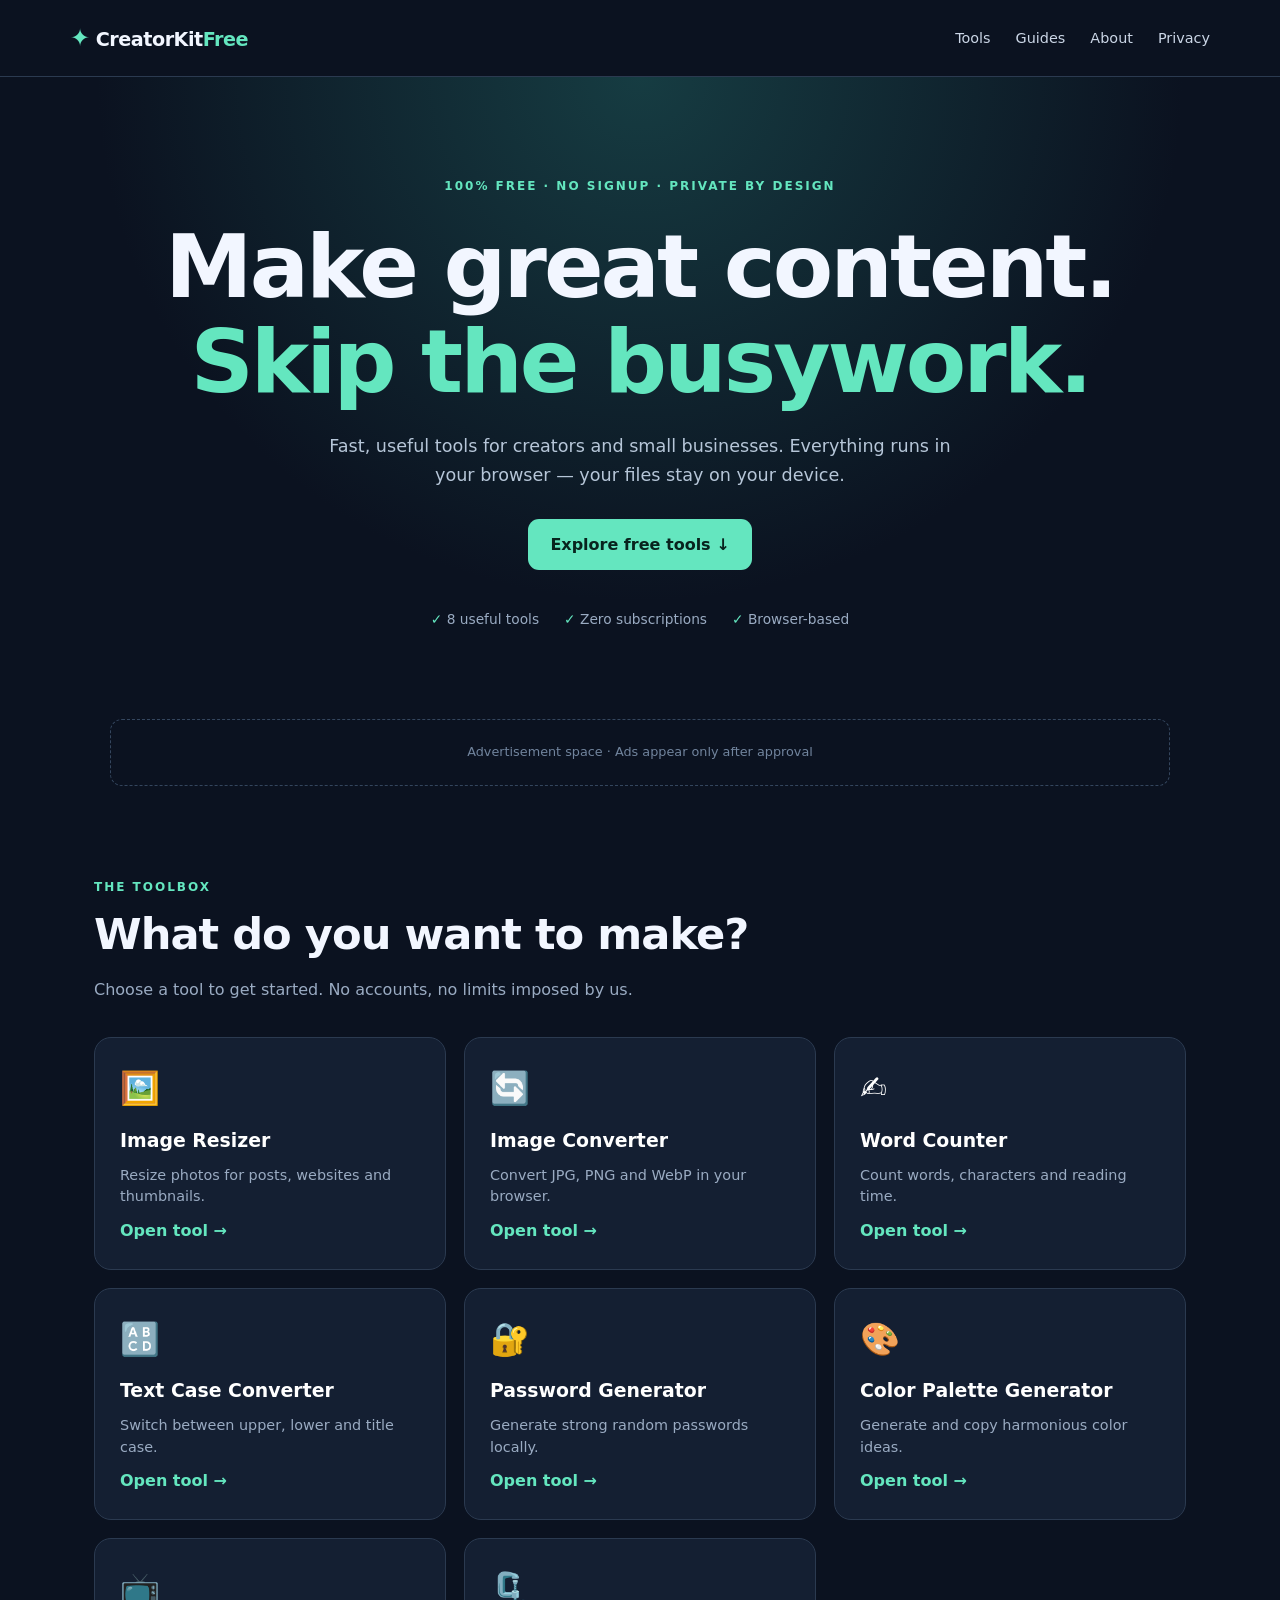
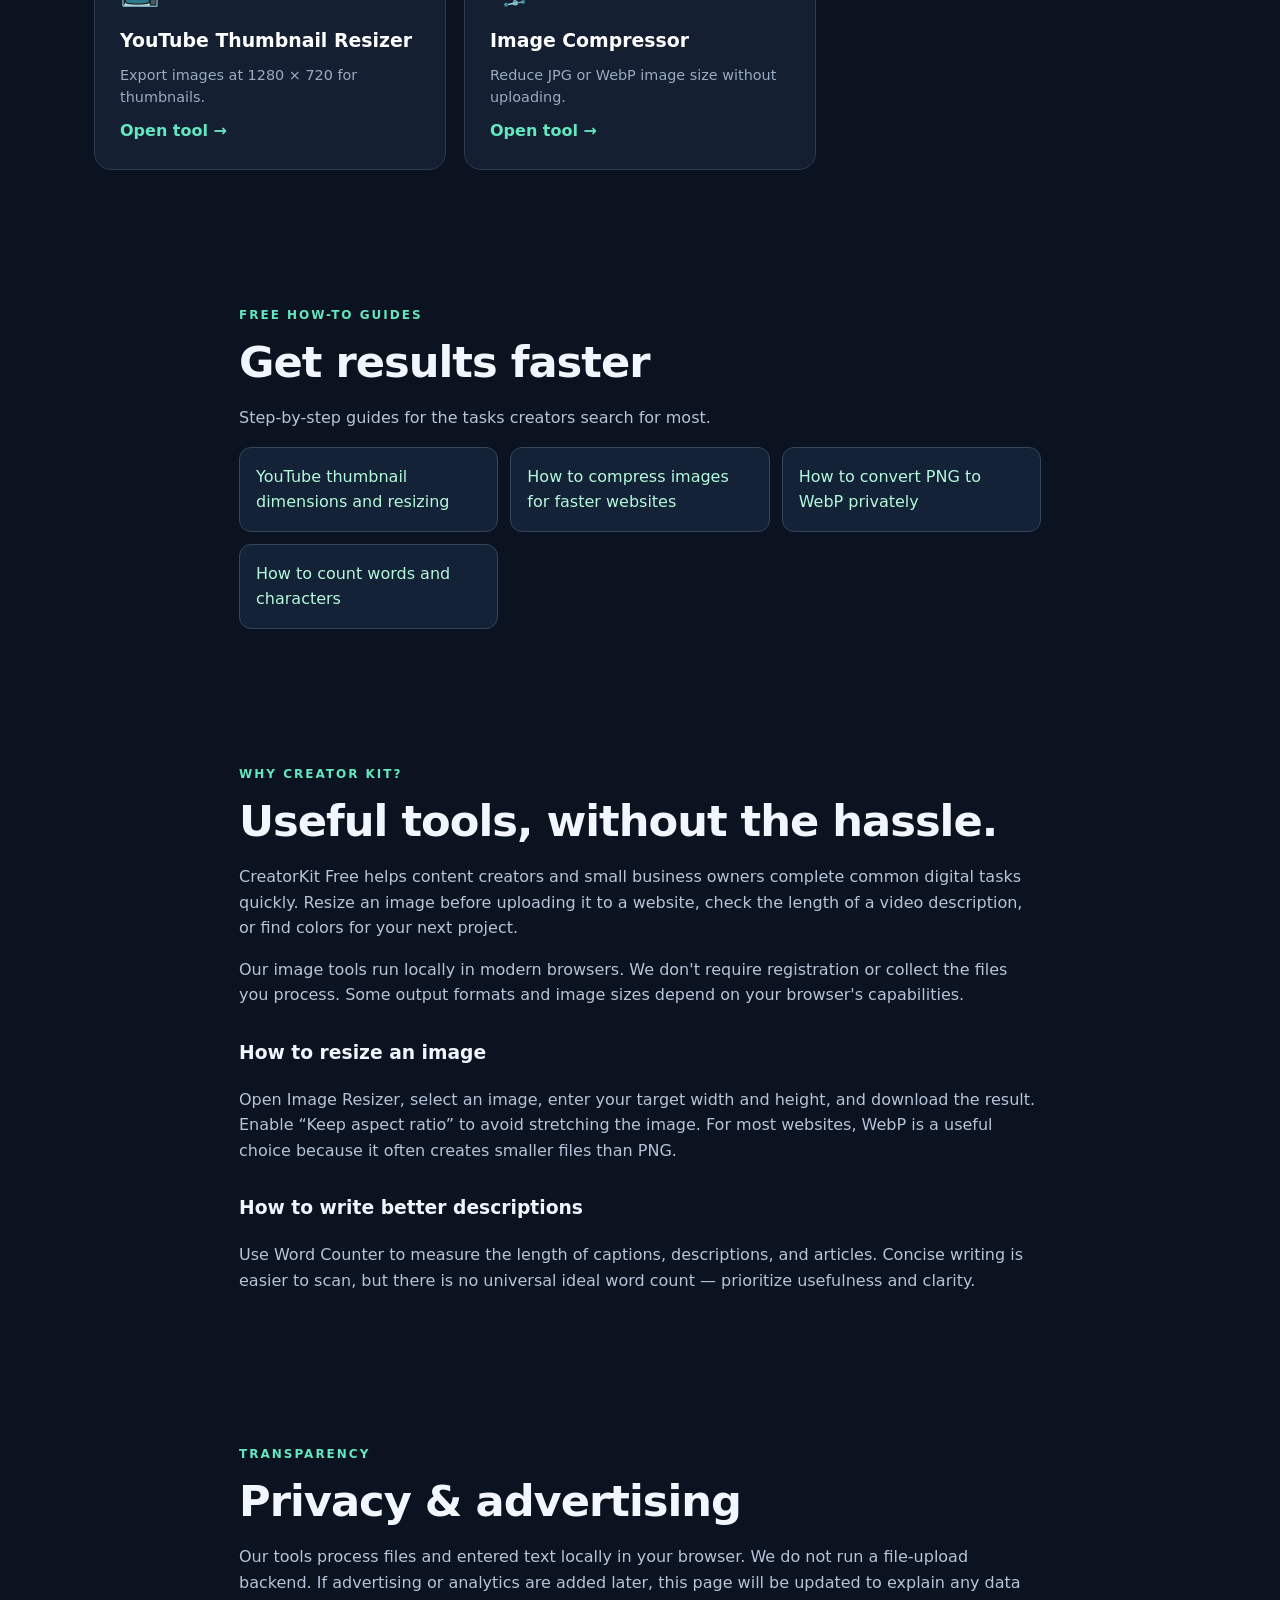
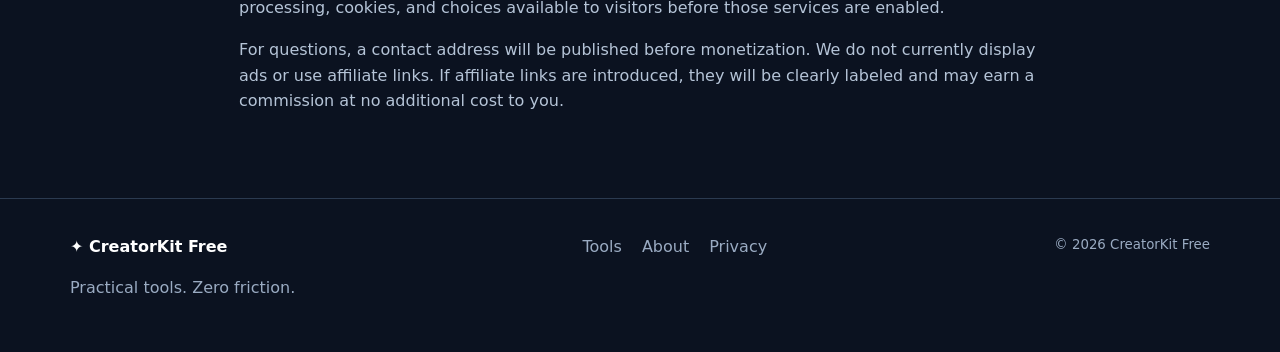
==== index.html @ fd25995a "Publish CreatorKit Free V2 website" ====
<!doctype html><html lang="en"><head><meta charset="utf-8"><meta name="viewport" content="width=device-width,initial-scale=1"><meta name="description" content="Free browser-based creator tools: resize and convert images, count words, generate QR codes, create passwords and more. No uploads or signup."><meta name="theme-color" content="#0b1220"><title>CreatorKit Free — Free Tools for Creators</title><link rel="stylesheet" href="styles.css"></head><body><header class="top"><a class="brand" href="#home"><span class="mark">✦</span> CreatorKit<span>Free</span></a><nav><a href="#tools">Tools</a><a href="#guides">Guides</a><a href="#about">About</a><a href="#privacy">Privacy</a></nav></header><main id="home"><section class="hero"><div class="eyebrow">100% FREE · NO SIGNUP · PRIVATE BY DESIGN</div><h1>Make great content.<br><em>Skip the busywork.</em></h1><p>Fast, useful tools for creators and small businesses. Everything runs in your browser — your files stay on your device.</p><a class="primary" href="#tools">Explore free tools ↓</a><div class="stats"><span>8 useful tools</span><span>Zero subscriptions</span><span>Browser-based</span></div></section><div class="ad" aria-label="Advertising space">Advertisement space · Ads appear only after approval</div><section id="tools" class="section"><div class="eyebrow">THE TOOLBOX</div><h2>What do you want to make?</h2><p class="muted">Choose a tool to get started. No accounts, no limits imposed by us.</p><div class="cards"><button class="tool-card" data-tool="resize"><b class="emoji">🖼️</b><strong>Image Resizer</strong><small>Resize photos for posts, websites and thumbnails.</small><span>Open tool →</span></button><button class="tool-card" data-tool="convert"><b class="emoji">🔄</b><strong>Image Converter</strong><small>Convert JPG, PNG and WebP in your browser.</small><span>Open tool →</span></button><button class="tool-card" data-tool="words"><b class="emoji">✍️</b><strong>Word Counter</strong><small>Count words, characters and reading time.</small><span>Open tool →</span></button><button class="tool-card" data-tool="case"><b class="emoji">🔠</b><strong>Text Case Converter</strong><small>Switch between upper, lower and title case.</small><span>Open tool →</span></button><button class="tool-card" data-tool="password"><b class="emoji">🔐</b><strong>Password Generator</strong><small>Generate strong random passwords locally.</small><span>Open tool →</span></button><button class="tool-card" data-tool="colors"><b class="emoji">🎨</b><strong>Color Palette Generator</strong><small>Generate and copy harmonious color ideas.</small><span>Open tool →</span></button><button class="tool-card" data-tool="thumbnail"><b class="emoji">📺</b><strong>YouTube Thumbnail Resizer</strong><small>Export images at 1280 × 720 for thumbnails.</small><span>Open tool →</span></button><button class="tool-card" data-tool="compress"><b class="emoji">🗜️</b><strong>Image Compressor</strong><small>Reduce JPG or WebP image size without uploading.</small><span>Open tool →</span></button></div></section><section class="workspace section" id="workspace" hidden><div class="work-head"><div><div class="eyebrow">YOUR WORKSPACE</div><h2 id="tool-title">Tool</h2></div><button class="secondary" id="close">✕ Close</button></div><div id="tool-body"></div><p class="note">Files and text are processed on your device. Nothing is uploaded to our servers.</p></section><section id="guides" class="section editorial"><div class="eyebrow">FREE HOW-TO GUIDES</div><h2>Get results faster</h2><p>Step-by-step guides for the tasks creators search for most.</p><div class="guide-links"><a href="guides/youtube-thumbnail-size.html">YouTube thumbnail dimensions and resizing</a><a href="guides/compress-images-for-web.html">How to compress images for faster websites</a><a href="guides/convert-png-to-webp.html">How to convert PNG to WebP privately</a><a href="guides/count-words-for-captions.html">How to count words and characters</a></div></section><section id="about" class="section editorial"><div class="eyebrow">WHY CREATOR KIT?</div><h2>Useful tools, without the hassle.</h2><p>CreatorKit Free helps content creators and small business owners complete common digital tasks quickly. Resize an image before uploading it to a website, check the length of a video description, or find colors for your next project.</p><p>Our image tools run locally in modern browsers. We don't require registration or collect the files you process. Some output formats and image sizes depend on your browser's capabilities.</p><h3>How to resize an image</h3><p>Open Image Resizer, select an image, enter your target width and height, and download the result. Enable “Keep aspect ratio” to avoid stretching the image. For most websites, WebP is a useful choice because it often creates smaller files than PNG.</p><h3>How to write better descriptions</h3><p>Use Word Counter to measure the length of captions, descriptions, and articles. Concise writing is easier to scan, but there is no universal ideal word count — prioritize usefulness and clarity.</p></section><section id="privacy" class="section editorial"><div class="eyebrow">TRANSPARENCY</div><h2>Privacy & advertising</h2><p>Our tools process files and entered text locally in your browser. We do not run a file-upload backend. If advertising or analytics are added later, this page will be updated to explain any data processing, cookies, and choices available to visitors before those services are enabled.</p><p>For questions, a contact address will be published before monetization. We do not currently display ads or use affiliate links. If affiliate links are introduced, they will be clearly labeled and may earn a commission at no additional cost to you.</p></section></main><footer><div><b>✦ CreatorKit Free</b><p>Practical tools. Zero friction.</p></div><div><a href="#tools">Tools</a><a href="#about">About</a><a href="#privacy">Privacy</a></div><small>© <span id="year"></span> CreatorKit Free</small></footer><script src="app.js"></script></body></html>
---- styles.css ----
:root{color-scheme:dark;--bg:#0b1220;--panel:#141f32;--line:#2b3a50;--muted:#9aabc2;--text:#f2f6ff;--accent:#64e6bf}*{box-sizing:border-box}html{scroll-behavior:smooth}body{margin:0;background:var(--bg);color:var(--text);font:16px/1.6 system-ui,-apple-system,Segoe UI,sans-serif}a{color:inherit;text-decoration:none}button,input,select,textarea{font:inherit}button{cursor:pointer}.top{display:flex;align-items:center;justify-content:space-between;padding:19px max(5%,calc((100% - 1140px)/2));border-bottom:1px solid var(--line)}.brand{font-size:1.2rem;font-weight:850;letter-spacing:-.5px}.brand span:last-child{color:var(--accent)}.mark{color:var(--accent);font-size:1.5rem}.top nav{display:flex;gap:25px;color:#cbd6e6;font-size:.9rem}.hero{text-align:center;padding:100px 20px 65px;background:radial-gradient(ellipse at 50% 0%,#163c42 0%,transparent 60%)}.eyebrow{font-size:.75rem;font-weight:800;letter-spacing:2px;color:var(--accent)}h1{font-size:clamp(2.6rem,7vw,5.5rem);line-height:1.09;letter-spacing:-3px;margin:22px 0}h1 em{color:var(--accent);font-style:normal}h2{font-size:clamp(1.8rem,4vw,2.7rem);line-height:1.2;letter-spacing:-1px;margin:12px 0}h3{margin-top:30px}.hero p{max-width:650px;margin:0 auto 30px;color:#b6c6d8;font-size:1.1rem}.primary,.secondary,.action{display:inline-block;padding:13px 22px;border-radius:11px;border:0;font-weight:750}.primary,.action{background:var(--accent);color:#08241e}.secondary{background:#24354a;color:white}.stats{display:flex;justify-content:center;gap:25px;flex-wrap:wrap;margin-top:38px;color:var(--muted);font-size:.86rem}.stats span:before{content:'✓ ';color:var(--accent)}.ad{max-width:1060px;margin:24px auto;text-align:center;border:1px dashed #34465e;color:#71849d;border-radius:12px;padding:22px;font-size:.8rem}.section{max-width:1140px;margin:0 auto;padding:68px 24px}.muted,.note{color:var(--muted)}.cards{display:grid;grid-template-columns:repeat(3,1fr);gap:18px;margin-top:35px}.tool-card{text-align:left;display:flex;flex-direction:column;gap:10px;min-height:230px;background:var(--panel);border:1px solid var(--line);border-radius:17px;color:white;padding:25px;transition:.2s}.tool-card:hover,.tool-card:focus-visible{border-color:var(--accent);transform:translateY(-3px)}.tool-card strong{font-size:1.18rem}.tool-card small{color:var(--muted);font-size:.9rem;line-height:1.5}.tool-card span{color:var(--accent);font-weight:700;margin-top:auto}.emoji{font-size:2rem}.workspace{background:#101b2c;border:1px solid var(--line);border-radius:20px;margin-top:20px;margin-bottom:20px}.work-head{display:flex;justify-content:space-between;align-items:center;gap:10px}.field{display:flex;flex-direction:column;gap:7px;margin:15px 0}.field label{font-weight:650}.field input,.field select,textarea{width:100%;background:#0b1220;border:1px solid #3b4c65;border-radius:9px;padding:12px;color:white}textarea{min-height:180px;resize:vertical}.controls{display:grid;grid-template-columns:repeat(2,minmax(0,1fr));gap:15px}.result{background:#1b2b40;border-radius:12px;padding:17px;margin:15px 0;overflow-wrap:anywhere}.actions{display:flex;gap:10px;flex-wrap:wrap;align-items:center}.note{font-size:.82rem;margin-top:24px}.editorial{max-width:850px}.editorial p{color:#b5c4d7}footer{padding:35px max(5%,calc((100% - 1140px)/2));border-top:1px solid var(--line);display:flex;justify-content:space-between;gap:20px;flex-wrap:wrap;color:var(--muted)}footer div:nth-child(2){display:flex;gap:20px}footer b{color:white}.swatches{display:flex;gap:8px;margin:18px 0;flex-wrap:wrap}.swatch{width:120px;height:115px;border:0;border-radius:12px;display:flex;align-items:end;justify-content:center;padding:8px;color:#111;font-weight:800;text-shadow:0 1px 2px #ffffff77}img.preview{max-width:100%;max-height:350px;object-fit:contain;border-radius:12px;margin:15px 0}@media(max-width:760px){.cards{grid-template-columns:repeat(2,1fr)}.top nav{gap:12px}.hero{padding-top:70px}.controls{grid-template-columns:1fr}}@media(max-width:520px){.cards{grid-template-columns:1fr}.top{padding:16px}.top nav{font-size:.8rem}.hero h1{letter-spacing:-1.5px}.work-head{align-items:start}.section{padding:48px 18px}}

.guide-links{display:grid;grid-template-columns:repeat(auto-fit,minmax(240px,1fr));gap:12px}.guide-links a{padding:16px;background:#142237;border:1px solid #34465c;border-radius:12px;color:#b4f8db;text-decoration:none}.guide-links a:hover{text-decoration:underline}.guide-article{max-width:800px;margin:70px auto;padding:0 22px;line-height:1.8}.guide-article h1{line-height:1.2}.guide-article a{color:#9ff3d2}.guide-article .cta{display:inline-block;background:#2ad49d;color:#081522;padding:12px 18px;border-radius:10px;font-weight:700;text-decoration:none}
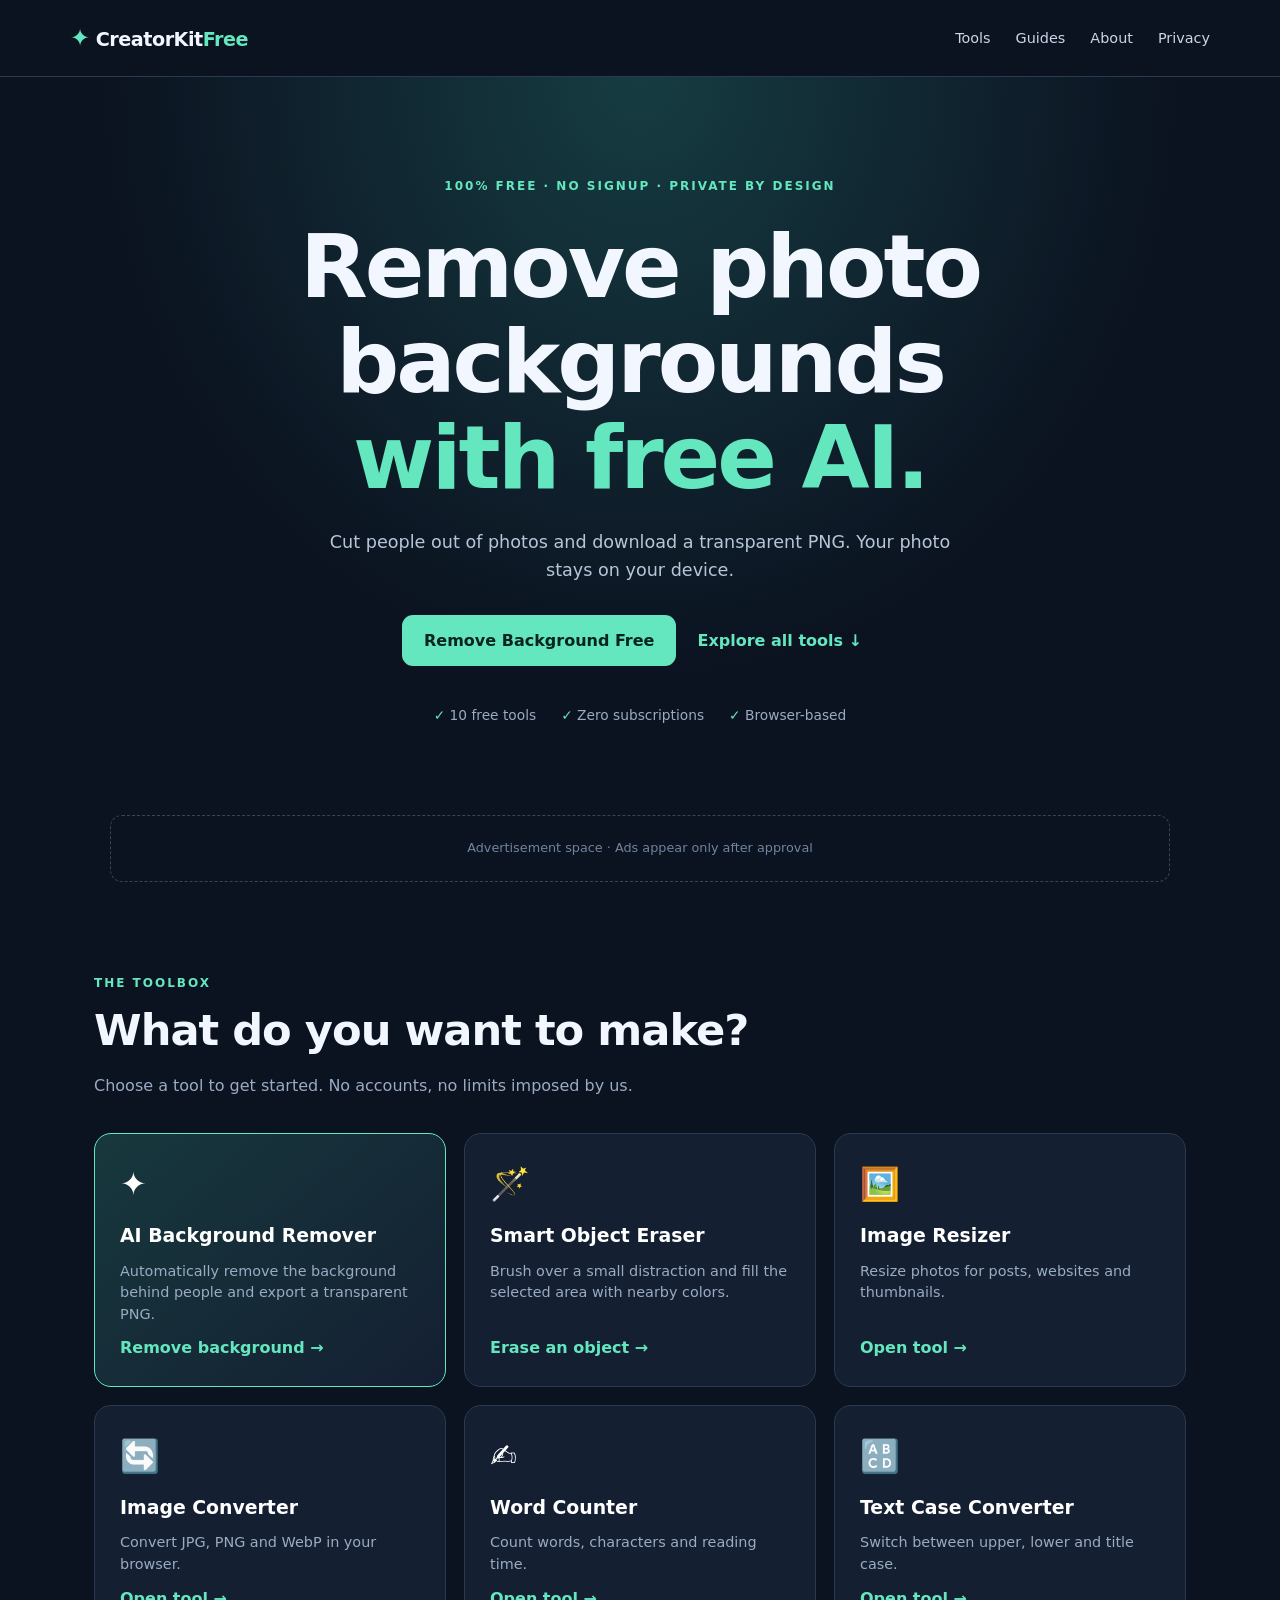
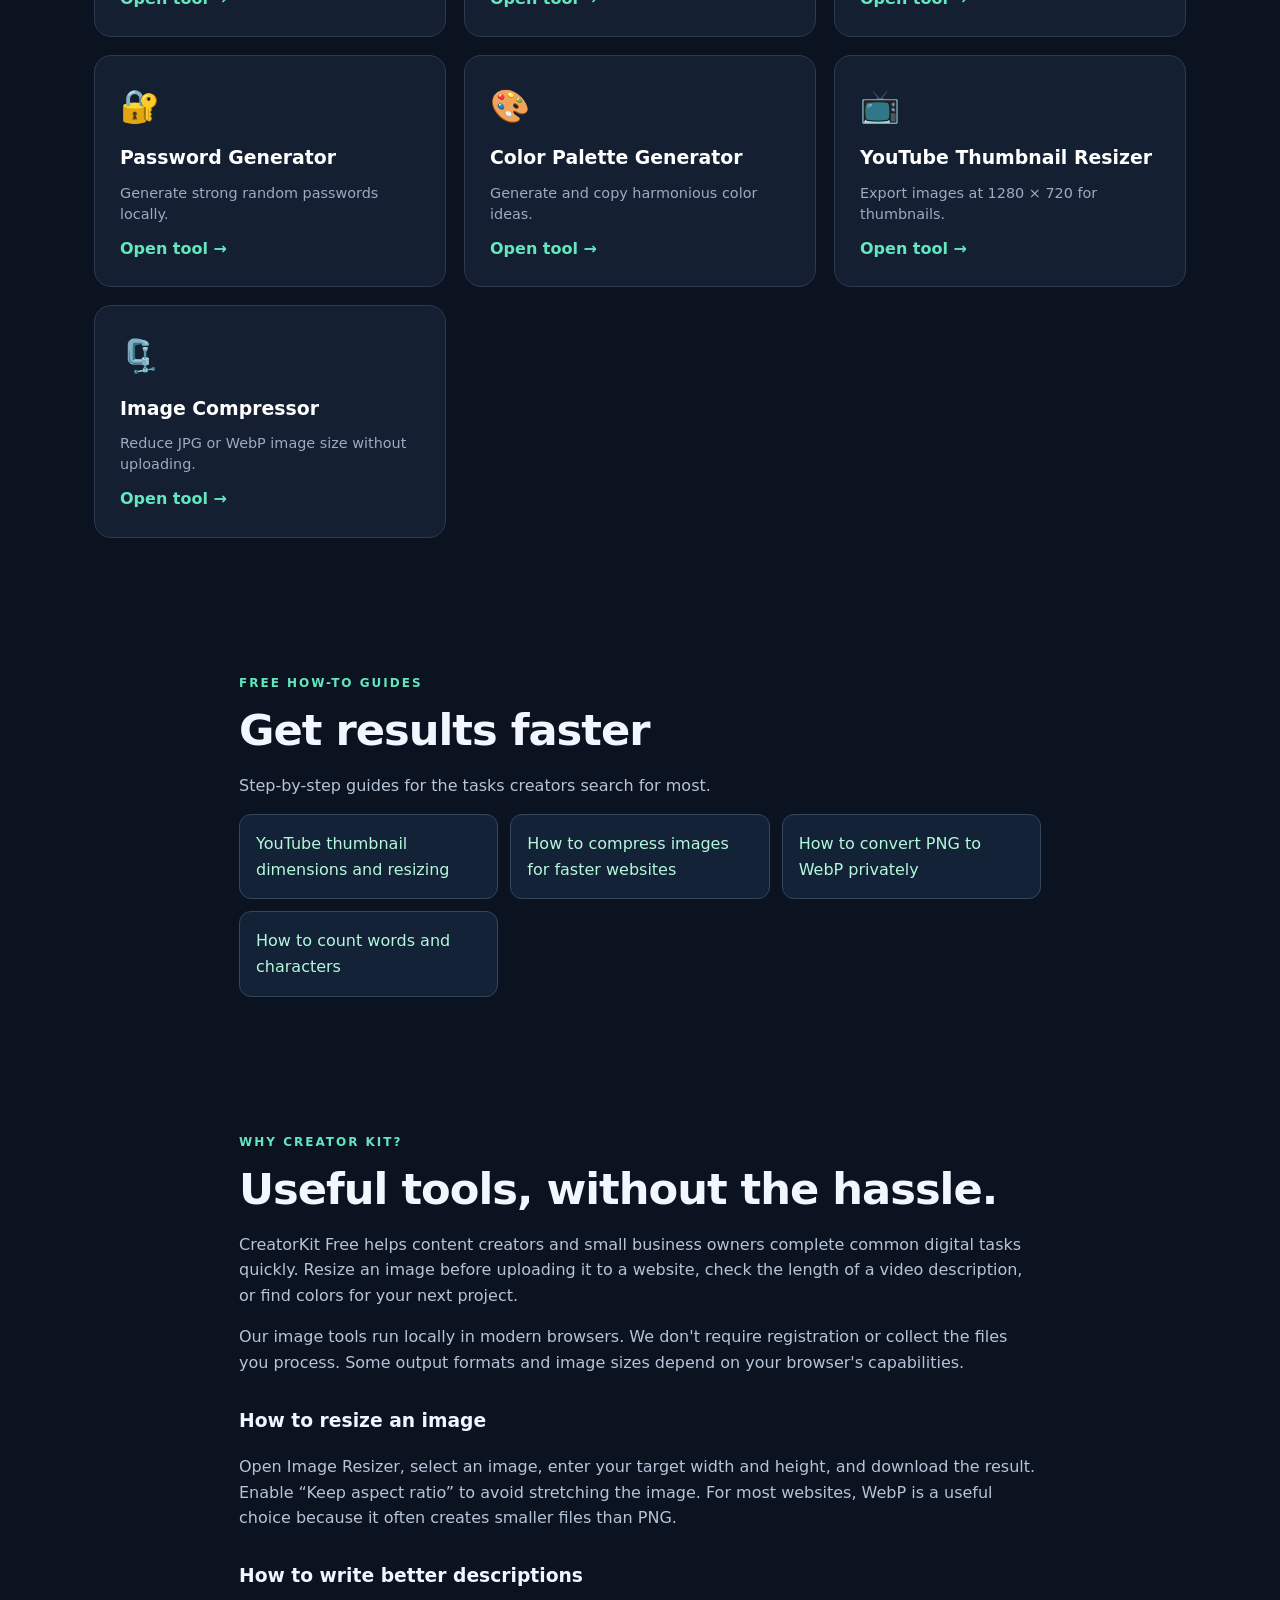
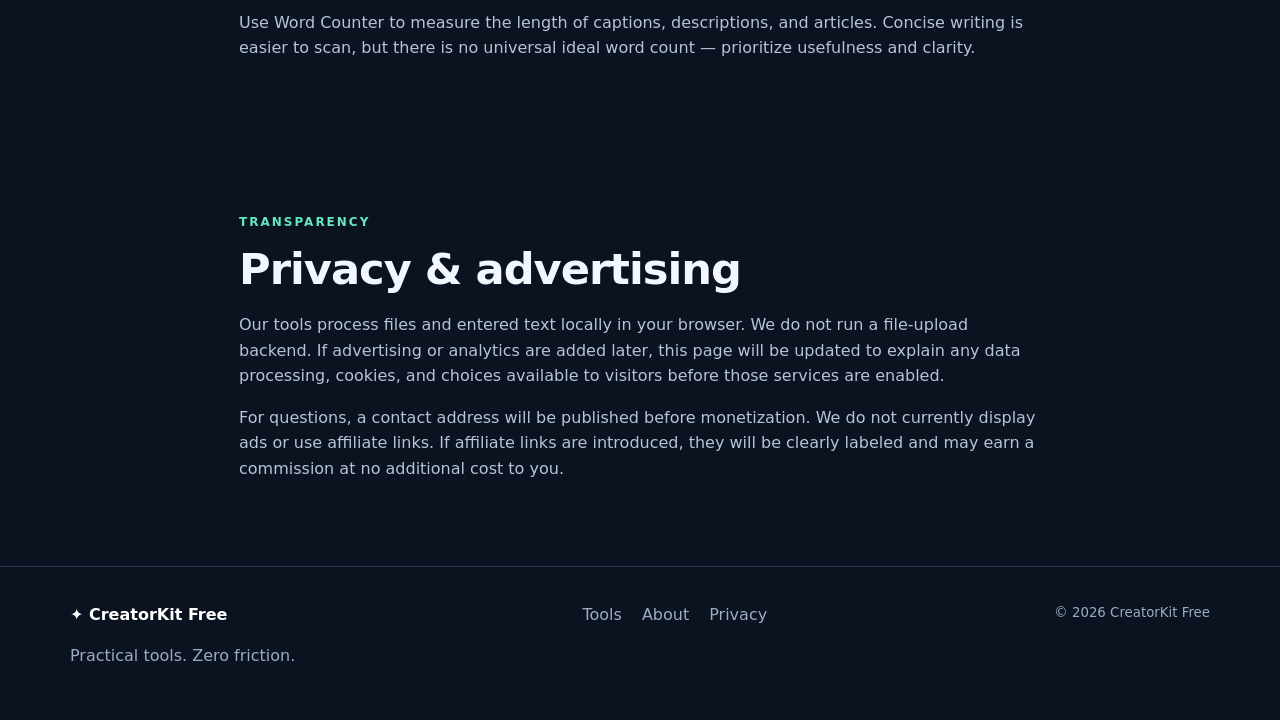
==== commit bee838aa: "Feature background removal and object erasing on the homepage" ====
--- a/index.html
+++ b/index.html
@@ -1 +1,5 @@
-<!doctype html><html lang="en"><head><meta charset="utf-8"><meta name="viewport" content="width=device-width,initial-scale=1"><meta name="description" content="Free browser-based creator tools: resize and convert images, count words, generate QR codes, create passwords and more. No uploads or signup."><meta name="theme-color" content="#0b1220"><title>CreatorKit Free — Free Tools for Creators</title><link rel="stylesheet" href="styles.css"></head><body><header class="top"><a class="brand" href="#home"><span class="mark">✦</span> CreatorKit<span>Free</span></a><nav><a href="#tools">Tools</a><a href="#guides">Guides</a><a href="#about">About</a><a href="#privacy">Privacy</a></nav></header><main id="home"><section class="hero"><div class="eyebrow">100% FREE · NO SIGNUP · PRIVATE BY DESIGN</div><h1>Make great content.<br><em>Skip the busywork.</em></h1><p>Fast, useful tools for creators and small businesses. Everything runs in your browser — your files stay on your device.</p><a class="primary" href="#tools">Explore free tools ↓</a><div class="stats"><span>8 useful tools</span><span>Zero subscriptions</span><span>Browser-based</span></div></section><div class="ad" aria-label="Advertising space">Advertisement space · Ads appear only after approval</div><section id="tools" class="section"><div class="eyebrow">THE TOOLBOX</div><h2>What do you want to make?</h2><p class="muted">Choose a tool to get started. No accounts, no limits imposed by us.</p><div class="cards"><button class="tool-card" data-tool="resize"><b class="emoji">🖼️</b><strong>Image Resizer</strong><small>Resize photos for posts, websites and thumbnails.</small><span>Open tool →</span></button><button class="tool-card" data-tool="convert"><b class="emoji">🔄</b><strong>Image Converter</strong><small>Convert JPG, PNG and WebP in your browser.</small><span>Open tool →</span></button><button class="tool-card" data-tool="words"><b class="emoji">✍️</b><strong>Word Counter</strong><small>Count words, characters and reading time.</small><span>Open tool →</span></button><button class="tool-card" data-tool="case"><b class="emoji">🔠</b><strong>Text Case Converter</strong><small>Switch between upper, lower and title case.</small><span>Open tool →</span></button><button class="tool-card" data-tool="password"><b class="emoji">🔐</b><strong>Password Generator</strong><small>Generate strong random passwords locally.</small><span>Open tool →</span></button><button class="tool-card" data-tool="colors"><b class="emoji">🎨</b><strong>Color Palette Generator</strong><small>Generate and copy harmonious color ideas.</small><span>Open tool →</span></button><button class="tool-card" data-tool="thumbnail"><b class="emoji">📺</b><strong>YouTube Thumbnail Resizer</strong><small>Export images at 1280 × 720 for thumbnails.</small><span>Open tool →</span></button><button class="tool-card" data-tool="compress"><b class="emoji">🗜️</b><strong>Image Compressor</strong><small>Reduce JPG or WebP image size without uploading.</small><span>Open tool →</span></button></div></section><section class="workspace section" id="workspace" hidden><div class="work-head"><div><div class="eyebrow">YOUR WORKSPACE</div><h2 id="tool-title">Tool</h2></div><button class="secondary" id="close">✕ Close</button></div><div id="tool-body"></div><p class="note">Files and text are processed on your device. Nothing is uploaded to our servers.</p></section><section id="guides" class="section editorial"><div class="eyebrow">FREE HOW-TO GUIDES</div><h2>Get results faster</h2><p>Step-by-step guides for the tasks creators search for most.</p><div class="guide-links"><a href="guides/youtube-thumbnail-size.html">YouTube thumbnail dimensions and resizing</a><a href="guides/compress-images-for-web.html">How to compress images for faster websites</a><a href="guides/convert-png-to-webp.html">How to convert PNG to WebP privately</a><a href="guides/count-words-for-captions.html">How to count words and characters</a></div></section><section id="about" class="section editorial"><div class="eyebrow">WHY CREATOR KIT?</div><h2>Useful tools, without the hassle.</h2><p>CreatorKit Free helps content creators and small business owners complete common digital tasks quickly. Resize an image before uploading it to a website, check the length of a video description, or find colors for your next project.</p><p>Our image tools run locally in modern browsers. We don't require registration or collect the files you process. Some output formats and image sizes depend on your browser's capabilities.</p><h3>How to resize an image</h3><p>Open Image Resizer, select an image, enter your target width and height, and download the result. Enable “Keep aspect ratio” to avoid stretching the image. For most websites, WebP is a useful choice because it often creates smaller files than PNG.</p><h3>How to write better descriptions</h3><p>Use Word Counter to measure the length of captions, descriptions, and articles. Concise writing is easier to scan, but there is no universal ideal word count — prioritize usefulness and clarity.</p></section><section id="privacy" class="section editorial"><div class="eyebrow">TRANSPARENCY</div><h2>Privacy & advertising</h2><p>Our tools process files and entered text locally in your browser. We do not run a file-upload backend. If advertising or analytics are added later, this page will be updated to explain any data processing, cookies, and choices available to visitors before those services are enabled.</p><p>For questions, a contact address will be published before monetization. We do not currently display ads or use affiliate links. If affiliate links are introduced, they will be clearly labeled and may earn a commission at no additional cost to you.</p></section></main><footer><div><b>✦ CreatorKit Free</b><p>Practical tools. Zero friction.</p></div><div><a href="#tools">Tools</a><a href="#about">About</a><a href="#privacy">Privacy</a></div><small>© <span id="year"></span> CreatorKit Free</small></footer><script src="app.js"></script></body></html>
+<!doctype html><html lang="en"><head><meta charset="utf-8"><meta name="viewport" content="width=device-width,initial-scale=1"><meta name="description" content="Free browser-based creator tools: resize and convert images, count words, generate QR codes, create passwords and more. No uploads or signup."><meta name="theme-color" content="#0b1220"><title>CreatorKit Free — Free Tools for Creators</title><link rel="stylesheet" href="styles.css"></head><body><header class="top"><a class="brand" href="#home"><span class="mark">✦</span> CreatorKit<span>Free</span></a><nav><a href="#tools">Tools</a><a href="#guides">Guides</a><a href="#about">About</a><a href="#privacy">Privacy</a></nav></header><main id="home"><section class="hero"><div class="eyebrow">100% FREE · NO SIGNUP · PRIVATE BY DESIGN</div><h1>Remove photo backgrounds<br><em>with free AI.</em></h1><p>Cut people out of photos and download a transparent PNG. Your photo stays on your device.</p><a class="primary" href="ai/background-remover.html">Remove Background Free</a>
+<a class="hero-tools" href="#tools">Explore all tools ↓</a><div class="stats"><span>10 free tools</span><span>Zero subscriptions</span><span>Browser-based</span></div></section><div class="ad" aria-label="Advertising space">Advertisement space · Ads appear only after approval</div><section id="tools" class="section"><div class="eyebrow">THE TOOLBOX</div><h2>What do you want to make?</h2><p class="muted">Choose a tool to get started. No accounts, no limits imposed by us.</p><div class="cards">
+<a class="tool-card featured-tool" href="ai/background-remover.html"><b class="emoji" aria-hidden="true">✦</b><strong>AI Background Remover</strong><small>Automatically remove the background behind people and export a transparent PNG.</small><span>Remove background →</span></a>
+<a class="tool-card" href="ai/object-eraser.html"><b class="emoji" aria-hidden="true">🪄</b><strong>Smart Object Eraser</strong><small>Brush over a small distraction and fill the selected area with nearby colors.</small><span>Erase an object →</span></a>
+<button class="tool-card" data-tool="resize"><b class="emoji">🖼️</b><strong>Image Resizer</strong><small>Resize photos for posts, websites and thumbnails.</small><span>Open tool →</span></button><button class="tool-card" data-tool="convert"><b class="emoji">🔄</b><strong>Image Converter</strong><small>Convert JPG, PNG and WebP in your browser.</small><span>Open tool →</span></button><button class="tool-card" data-tool="words"><b class="emoji">✍️</b><strong>Word Counter</strong><small>Count words, characters and reading time.</small><span>Open tool →</span></button><button class="tool-card" data-tool="case"><b class="emoji">🔠</b><strong>Text Case Converter</strong><small>Switch between upper, lower and title case.</small><span>Open tool →</span></button><button class="tool-card" data-tool="password"><b class="emoji">🔐</b><strong>Password Generator</strong><small>Generate strong random passwords locally.</small><span>Open tool →</span></button><button class="tool-card" data-tool="colors"><b class="emoji">🎨</b><strong>Color Palette Generator</strong><small>Generate and copy harmonious color ideas.</small><span>Open tool →</span></button><button class="tool-card" data-tool="thumbnail"><b class="emoji">📺</b><strong>YouTube Thumbnail Resizer</strong><small>Export images at 1280 × 720 for thumbnails.</small><span>Open tool →</span></button><button class="tool-card" data-tool="compress"><b class="emoji">🗜️</b><strong>Image Compressor</strong><small>Reduce JPG or WebP image size without uploading.</small><span>Open tool →</span></button></div></section><section class="workspace section" id="workspace" hidden><div class="work-head"><div><div class="eyebrow">YOUR WORKSPACE</div><h2 id="tool-title">Tool</h2></div><button class="secondary" id="close">✕ Close</button></div><div id="tool-body"></div><p class="note">Files and text are processed on your device. Nothing is uploaded to our servers.</p></section><section id="guides" class="section editorial"><div class="eyebrow">FREE HOW-TO GUIDES</div><h2>Get results faster</h2><p>Step-by-step guides for the tasks creators search for most.</p><div class="guide-links"><a href="guides/youtube-thumbnail-size.html">YouTube thumbnail dimensions and resizing</a><a href="guides/compress-images-for-web.html">How to compress images for faster websites</a><a href="guides/convert-png-to-webp.html">How to convert PNG to WebP privately</a><a href="guides/count-words-for-captions.html">How to count words and characters</a></div></section><section id="about" class="section editorial"><div class="eyebrow">WHY CREATOR KIT?</div><h2>Useful tools, without the hassle.</h2><p>CreatorKit Free helps content creators and small business owners complete common digital tasks quickly. Resize an image before uploading it to a website, check the length of a video description, or find colors for your next project.</p><p>Our image tools run locally in modern browsers. We don't require registration or collect the files you process. Some output formats and image sizes depend on your browser's capabilities.</p><h3>How to resize an image</h3><p>Open Image Resizer, select an image, enter your target width and height, and download the result. Enable “Keep aspect ratio” to avoid stretching the image. For most websites, WebP is a useful choice because it often creates smaller files than PNG.</p><h3>How to write better descriptions</h3><p>Use Word Counter to measure the length of captions, descriptions, and articles. Concise writing is easier to scan, but there is no universal ideal word count — prioritize usefulness and clarity.</p></section><section id="privacy" class="section editorial"><div class="eyebrow">TRANSPARENCY</div><h2>Privacy & advertising</h2><p>Our tools process files and entered text locally in your browser. We do not run a file-upload backend. If advertising or analytics are added later, this page will be updated to explain any data processing, cookies, and choices available to visitors before those services are enabled.</p><p>For questions, a contact address will be published before monetization. We do not currently display ads or use affiliate links. If affiliate links are introduced, they will be clearly labeled and may earn a commission at no additional cost to you.</p></section></main><footer><div><b>✦ CreatorKit Free</b><p>Practical tools. Zero friction.</p></div><div><a href="#tools">Tools</a><a href="#about">About</a><a href="#privacy">Privacy</a></div><small>© <span id="year"></span> CreatorKit Free</small></footer><script src="app.js"></script></body></html>
--- a/styles.css
+++ b/styles.css
@@ -1,3 +1,14 @@
 :root{color-scheme:dark;--bg:#0b1220;--panel:#141f32;--line:#2b3a50;--muted:#9aabc2;--text:#f2f6ff;--accent:#64e6bf}*{box-sizing:border-box}html{scroll-behavior:smooth}body{margin:0;background:var(--bg);color:var(--text);font:16px/1.6 system-ui,-apple-system,Segoe UI,sans-serif}a{color:inherit;text-decoration:none}button,input,select,textarea{font:inherit}button{cursor:pointer}.top{display:flex;align-items:center;justify-content:space-between;padding:19px max(5%,calc((100% - 1140px)/2));border-bottom:1px solid var(--line)}.brand{font-size:1.2rem;font-weight:850;letter-spacing:-.5px}.brand span:last-child{color:var(--accent)}.mark{color:var(--accent);font-size:1.5rem}.top nav{display:flex;gap:25px;color:#cbd6e6;font-size:.9rem}.hero{text-align:center;padding:100px 20px 65px;background:radial-gradient(ellipse at 50% 0%,#163c42 0%,transparent 60%)}.eyebrow{font-size:.75rem;font-weight:800;letter-spacing:2px;color:var(--accent)}h1{font-size:clamp(2.6rem,7vw,5.5rem);line-height:1.09;letter-spacing:-3px;margin:22px 0}h1 em{color:var(--accent);font-style:normal}h2{font-size:clamp(1.8rem,4vw,2.7rem);line-height:1.2;letter-spacing:-1px;margin:12px 0}h3{margin-top:30px}.hero p{max-width:650px;margin:0 auto 30px;color:#b6c6d8;font-size:1.1rem}.primary,.secondary,.action{display:inline-block;padding:13px 22px;border-radius:11px;border:0;font-weight:750}.primary,.action{background:var(--accent);color:#08241e}.secondary{background:#24354a;color:white}.stats{display:flex;justify-content:center;gap:25px;flex-wrap:wrap;margin-top:38px;color:var(--muted);font-size:.86rem}.stats span:before{content:'✓ ';color:var(--accent)}.ad{max-width:1060px;margin:24px auto;text-align:center;border:1px dashed #34465e;color:#71849d;border-radius:12px;padding:22px;font-size:.8rem}.section{max-width:1140px;margin:0 auto;padding:68px 24px}.muted,.note{color:var(--muted)}.cards{display:grid;grid-template-columns:repeat(3,1fr);gap:18px;margin-top:35px}.tool-card{text-align:left;display:flex;flex-direction:column;gap:10px;min-height:230px;background:var(--panel);border:1px solid var(--line);border-radius:17px;color:white;padding:25px;transition:.2s}.tool-card:hover,.tool-card:focus-visible{border-color:var(--accent);transform:translateY(-3px)}.tool-card strong{font-size:1.18rem}.tool-card small{color:var(--muted);font-size:.9rem;line-height:1.5}.tool-card span{color:var(--accent);font-weight:700;margin-top:auto}.emoji{font-size:2rem}.workspace{background:#101b2c;border:1px solid var(--line);border-radius:20px;margin-top:20px;margin-bottom:20px}.work-head{display:flex;justify-content:space-between;align-items:center;gap:10px}.field{display:flex;flex-direction:column;gap:7px;margin:15px 0}.field label{font-weight:650}.field input,.field select,textarea{width:100%;background:#0b1220;border:1px solid #3b4c65;border-radius:9px;padding:12px;color:white}textarea{min-height:180px;resize:vertical}.controls{display:grid;grid-template-columns:repeat(2,minmax(0,1fr));gap:15px}.result{background:#1b2b40;border-radius:12px;padding:17px;margin:15px 0;overflow-wrap:anywhere}.actions{display:flex;gap:10px;flex-wrap:wrap;align-items:center}.note{font-size:.82rem;margin-top:24px}.editorial{max-width:850px}.editorial p{color:#b5c4d7}footer{padding:35px max(5%,calc((100% - 1140px)/2));border-top:1px solid var(--line);display:flex;justify-content:space-between;gap:20px;flex-wrap:wrap;color:var(--muted)}footer div:nth-child(2){display:flex;gap:20px}footer b{color:white}.swatches{display:flex;gap:8px;margin:18px 0;flex-wrap:wrap}.swatch{width:120px;height:115px;border:0;border-radius:12px;display:flex;align-items:end;justify-content:center;padding:8px;color:#111;font-weight:800;text-shadow:0 1px 2px #ffffff77}img.preview{max-width:100%;max-height:350px;object-fit:contain;border-radius:12px;margin:15px 0}@media(max-width:760px){.cards{grid-template-columns:repeat(2,1fr)}.top nav{gap:12px}.hero{padding-top:70px}.controls{grid-template-columns:1fr}}@media(max-width:520px){.cards{grid-template-columns:1fr}.top{padding:16px}.top nav{font-size:.8rem}.hero h1{letter-spacing:-1.5px}.work-head{align-items:start}.section{padding:48px 18px}}
 
 .guide-links{display:grid;grid-template-columns:repeat(auto-fit,minmax(240px,1fr));gap:12px}.guide-links a{padding:16px;background:#142237;border:1px solid #34465c;border-radius:12px;color:#b4f8db;text-decoration:none}.guide-links a:hover{text-decoration:underline}.guide-article{max-width:800px;margin:70px auto;padding:0 22px;line-height:1.8}.guide-article h1{line-height:1.2}.guide-article a{color:#9ff3d2}.guide-article .cta{display:inline-block;background:#2ad49d;color:#081522;padding:12px 18px;border-radius:10px;font-weight:700;text-decoration:none}
+
+.hero-tools { display: inline-block; margin-inline: 16px; color: var(--accent); font-weight: 700; }
+a.tool-card { text-decoration: none; }
+.featured-tool { border-color: var(--accent); background: linear-gradient(140deg, #17383d, var(--panel)); }
+@media (max-width: 520px) {
+  .hero { padding-top: 32px; }
+  .hero-tools { display: block; width: fit-content; margin: 14px auto 0; }
+  .top { flex-wrap: wrap; gap: 8px 14px; }
+  .hero h1 { font-size: clamp(2rem, 8.5vw, 2.65rem); margin: 14px 0; }
+  .hero p { margin-bottom: 18px; }
+}
